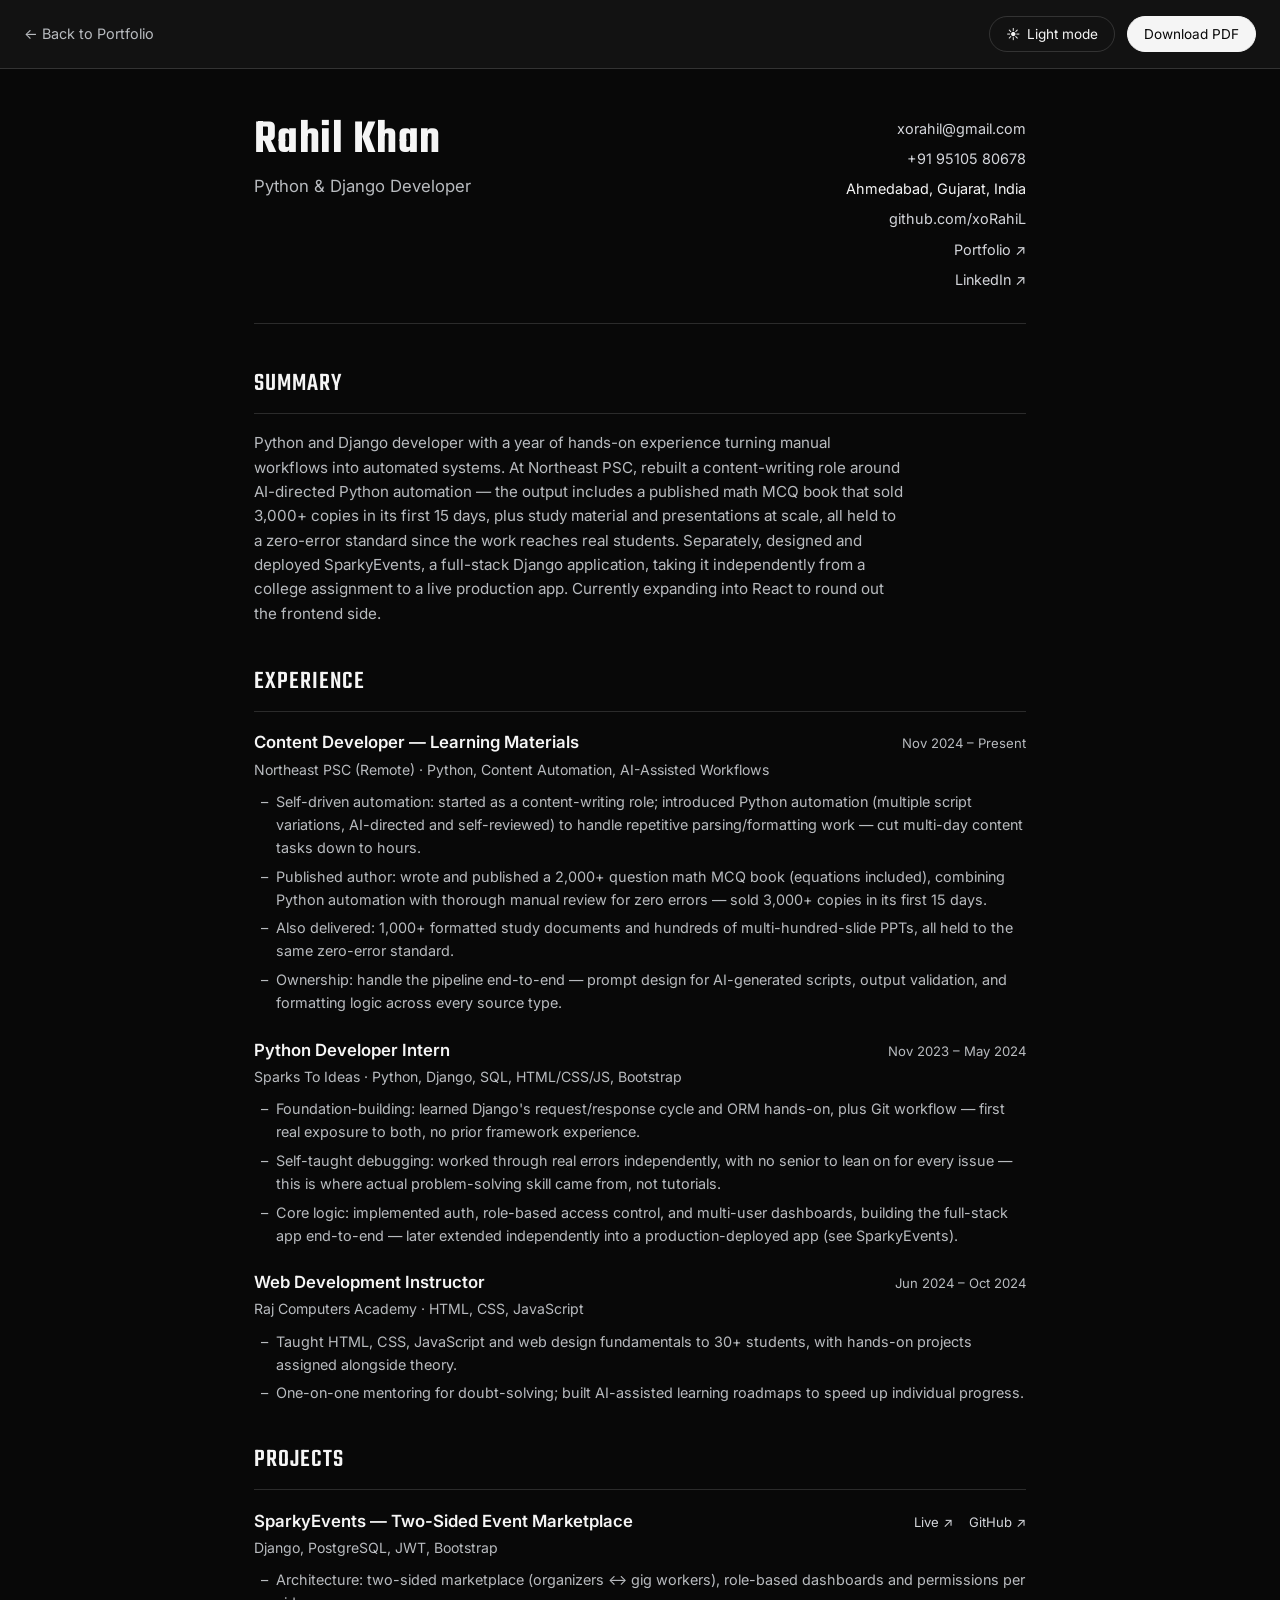
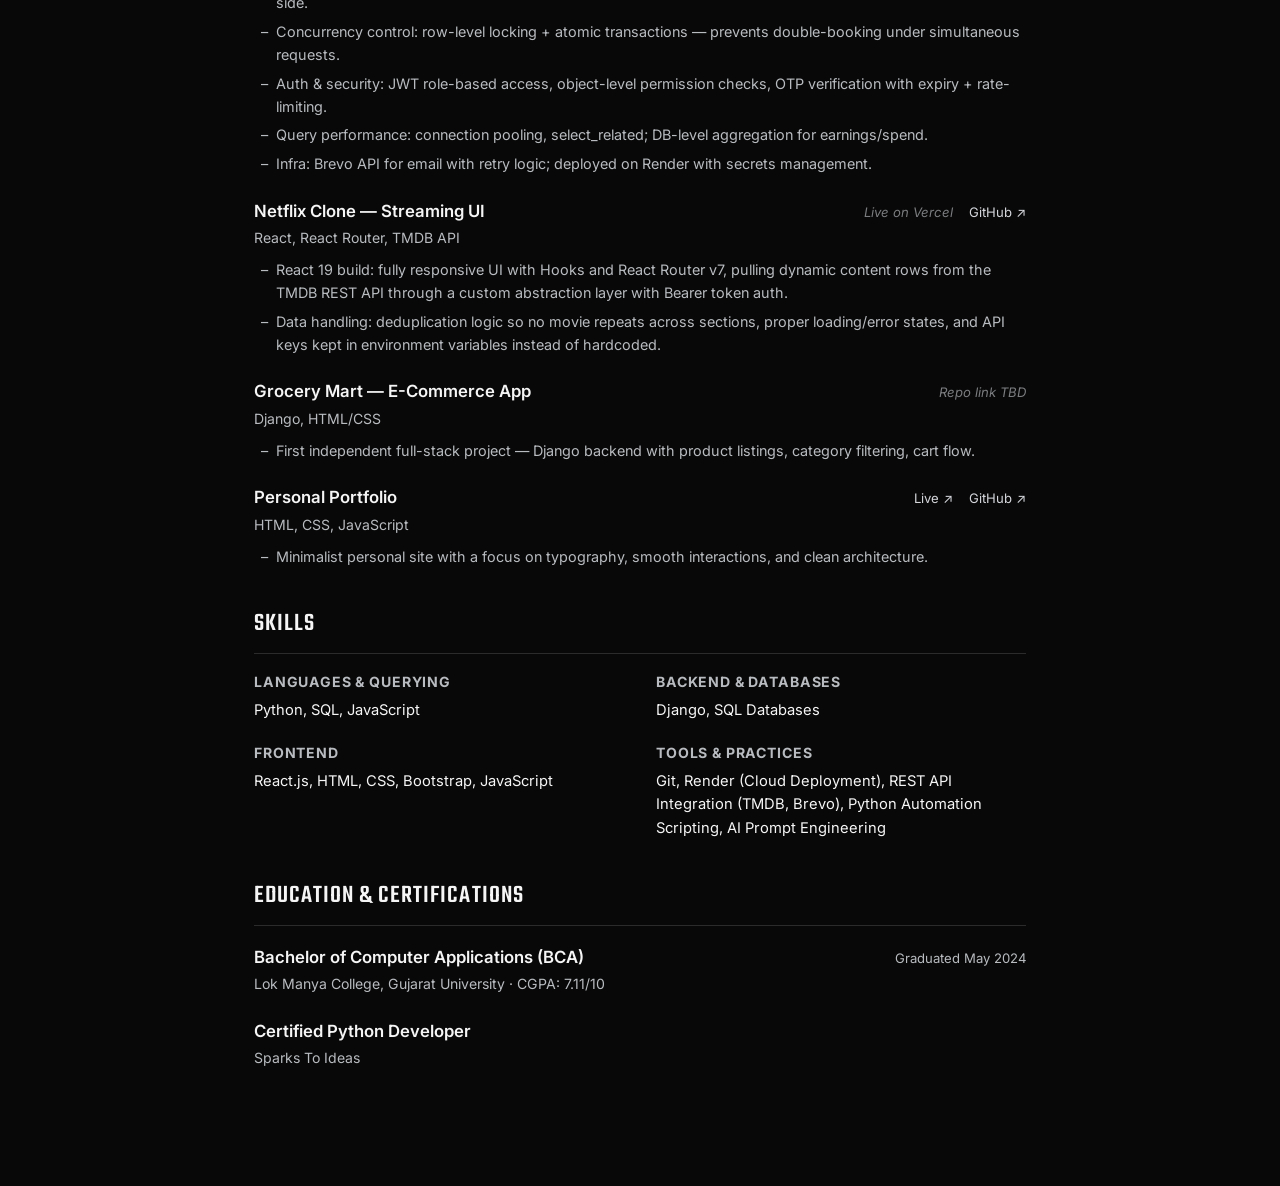
==== resume.html @ a32aeec9 "Added complete resume page - that too has a theme  switch toggle button" ====
<!doctype html>
<html lang="en">
  <head>
    <meta charset="UTF-8" />
    <meta name="viewport" content="width=device-width, initial-scale=1.0" />
    <title>Rahil Khan | Resume</title>
    <meta
      name="description"
      content="Resume of Rahil Khan — Python/Django developer from Ahmedabad, India, building toward the MERN stack."
    />
    <link rel="icon" type="image/svg+xml" href="assets/images/favicon.svg" />

    <link rel="preconnect" href="https://fonts.googleapis.com" />
    <link rel="preconnect" href="https://fonts.gstatic.com" crossorigin />
    <link
      href="https://fonts.googleapis.com/css2?family=Inter:ital,opsz,wght@0,14..32,100..900;1,14..32,100..900&family=Teko:wght@300..700&display=swap"
      rel="stylesheet"
    />

    <link rel="stylesheet" href="assets/css/resume.css" />
  </head>
  <body>
    <!-- Toolbar: not printed, holds theme toggle + download/print button -->
    <div class="resume-toolbar no-print">
      <a href="index.html" class="toolbar-back">← Back to Portfolio</a>
      <div class="toolbar-actions">
        <button
          id="themeToggle"
          class="toolbar-btn"
          aria-label="Toggle light/dark theme"
        >
          <span id="themeIcon" aria-hidden="true">☀️</span>
          <span id="themeLabel">Light mode</span>
        </button>
        <button id="downloadBtn" class="toolbar-btn primary">
          Download PDF
        </button>
      </div>
    </div>

    <main class="resume-page">
      <!-- ============ HEADER ============ -->
      <header class="resume-header">
        <div class="resume-heading">
          <h1>Rahil Khan</h1>
          <p class="resume-title">Python & Django Developer</p>
        </div>

        <ul class="resume-contact">
          <li><a href="mailto:xorahil@gmail.com">xorahil@gmail.com</a></li>
          <li><a href="tel:+919510580678">+91 95105 80678</a></li>
          <li>Ahmedabad, Gujarat, India</li>
          <li><a href="https://github.com/xoRahiL" target="_blank" rel="noopener">github.com/xoRahiL</a></li>
          <li><a href="https://xorahil.github.io/portfolio-v1/" target="_blank" rel="noopener">Portfolio ↗</a></li>
          <li><a href="https://www.linkedin.com/in/rahil-khan-xo21/" target="_blank" rel="noopener">LinkedIn ↗</a></li>
        </ul>
      </header>

      <!-- ============ SUMMARY ============ -->
      <section class="resume-section">
        <h2>Summary</h2>
        <p>
          Python and Django developer with a year of hands-on experience
          turning manual workflows into automated systems. At Northeast
          PSC, rebuilt a content-writing role around AI-directed Python
          automation — the output includes a published math MCQ book that
          sold 3,000+ copies in its first 15 days, plus study material and
          presentations at scale, all held to a zero-error standard since
          the work reaches real students. Separately, designed and
          deployed SparkyEvents, a full-stack Django application, taking
          it independently from a college assignment to a live production
          app. Currently expanding into React to round out the frontend
          side.
        </p>
      </section>

      <!-- ============ EXPERIENCE ============ -->
      <section class="resume-section">
        <h2>Experience</h2>

        <div class="resume-entry">
          <div class="entry-top">
            <h3>Content Developer — Learning Materials</h3>
            <span class="entry-date">Nov 2024 – Present</span>
          </div>
          <p class="entry-org">Northeast PSC (Remote) · Python, Content Automation, AI-Assisted Workflows</p>
          <ul class="entry-bullets">
            <li>Self-driven automation: started as a content-writing role; introduced Python automation (multiple script variations, AI-directed and self-reviewed) to handle repetitive parsing/formatting work — cut multi-day content tasks down to hours.</li>
            <li>Published author: wrote and published a 2,000+ question math MCQ book (equations included), combining Python automation with thorough manual review for zero errors — sold 3,000+ copies in its first 15 days.</li>
            <li>Also delivered: 1,000+ formatted study documents and hundreds of multi-hundred-slide PPTs, all held to the same zero-error standard.</li>
            <li>Ownership: handle the pipeline end-to-end — prompt design for AI-generated scripts, output validation, and formatting logic across every source type.</li>
          </ul>
        </div>

        <div class="resume-entry">
          <div class="entry-top">
            <h3>Python Developer Intern</h3>
            <span class="entry-date">Nov 2023 – May 2024</span>
          </div>
          <p class="entry-org">Sparks To Ideas · Python, Django, SQL, HTML/CSS/JS, Bootstrap</p>
          <ul class="entry-bullets">
            <li>Foundation-building: learned Django's request/response cycle and ORM hands-on, plus Git workflow — first real exposure to both, no prior framework experience.</li>
            <li>Self-taught debugging: worked through real errors independently, with no senior to lean on for every issue — this is where actual problem-solving skill came from, not tutorials.</li>
            <li>Core logic: implemented auth, role-based access control, and multi-user dashboards, building the full-stack app end-to-end — later extended independently into a production-deployed app (see SparkyEvents).</li>
          </ul>
        </div>

        <div class="resume-entry">
          <div class="entry-top">
            <h3>Web Development Instructor</h3>
            <span class="entry-date">Jun 2024 – Oct 2024</span>
          </div>
          <p class="entry-org">Raj Computers Academy · HTML, CSS, JavaScript</p>
          <ul class="entry-bullets">
            <li>Taught HTML, CSS, JavaScript and web design fundamentals to 30+ students, with hands-on projects assigned alongside theory.</li>
            <li>One-on-one mentoring for doubt-solving; built AI-assisted learning roadmaps to speed up individual progress.</li>
          </ul>
        </div>
      </section>

      <!-- ============ PROJECTS ============ -->
      <section class="resume-section">
        <h2>Projects</h2>

        <div class="resume-entry">
          <div class="entry-top">
            <h3>SparkyEvents — Two-Sided Event Marketplace</h3>
            <div class="entry-links">
              <a href="https://sparkyevents.onrender.com" target="_blank" rel="noopener" class="entry-link">Live ↗</a>
              <a href="https://github.com/xoRahiL/SparkyEvents" target="_blank" rel="noopener" class="entry-link">GitHub ↗</a>
            </div>
          </div>
          <p class="entry-org">Django, PostgreSQL, JWT, Bootstrap</p>
          <ul class="entry-bullets">
            <li>Architecture: two-sided marketplace (organizers ↔ gig workers), role-based dashboards and permissions per side.</li>
            <li>Concurrency control: row-level locking + atomic transactions — prevents double-booking under simultaneous requests.</li>
            <li>Auth & security: JWT role-based access, object-level permission checks, OTP verification with expiry + rate-limiting.</li>
            <li>Query performance: connection pooling, select_related; DB-level aggregation for earnings/spend.</li>
            <li>Infra: Brevo API for email with retry logic; deployed on Render with secrets management.</li>
          </ul>
        </div>

        <div class="resume-entry">
          <div class="entry-top">
            <h3>Netflix Clone — Streaming UI</h3>
            <div class="entry-links">
              <!-- TODO: add your live Vercel URL here -->
              <span class="entry-link muted">Live on Vercel</span>
              <!-- TODO: confirm/push this repo — github.com/xoRahiL/netflix-clone is not resolving publicly yet -->
              <a href="https://github.com/xoRahiL/netflix-clone" target="_blank" rel="noopener" class="entry-link">GitHub ↗</a>
            </div>
          </div>
          <p class="entry-org">React, React Router, TMDB API</p>
          <ul class="entry-bullets">
            <li>React 19 build: fully responsive UI with Hooks and React Router v7, pulling dynamic content rows from the TMDB REST API through a custom abstraction layer with Bearer token auth.</li>
            <li>Data handling: deduplication logic so no movie repeats across sections, proper loading/error states, and API keys kept in environment variables instead of hardcoded.</li>
          </ul>
        </div>

        <div class="resume-entry">
          <div class="entry-top">
            <h3>Grocery Mart — E-Commerce App</h3>
            <div class="entry-links">
              <!-- TODO: add a link here if this project is on GitHub -->
              <span class="entry-link muted">Repo link TBD</span>
            </div>
          </div>
          <p class="entry-org">Django, HTML/CSS</p>
          <ul class="entry-bullets">
            <li>First independent full-stack project — Django backend with product listings, category filtering, cart flow.</li>
          </ul>
        </div>

        <div class="resume-entry">
          <div class="entry-top">
            <h3>Personal Portfolio</h3>
            <div class="entry-links">
              <a href="https://xorahil.github.io/portfolio-v1/" target="_blank" rel="noopener" class="entry-link">Live ↗</a>
              <a href="https://github.com/xoRahiL/portfolio-v1" target="_blank" rel="noopener" class="entry-link">GitHub ↗</a>
            </div>
          </div>
          <p class="entry-org">HTML, CSS, JavaScript</p>
          <ul class="entry-bullets">
            <li>Minimalist personal site with a focus on typography, smooth interactions, and clean architecture.</li>
          </ul>
        </div>
      </section>

      <!-- ============ SKILLS ============ -->
      <section class="resume-section">
        <h2>Skills</h2>
        <div class="skills-grid">
          <div class="skill-group">
            <h3>Languages & Querying</h3>
            <p>Python, SQL, JavaScript</p>
          </div>
          <div class="skill-group">
            <h3>Backend & Databases</h3>
            <p>Django, SQL Databases</p>
          </div>
          <div class="skill-group">
            <h3>Frontend</h3>
            <p>React.js, HTML, CSS, Bootstrap, JavaScript</p>
          </div>
          <div class="skill-group">
            <h3>Tools & Practices</h3>
            <p>Git, Render (Cloud Deployment), REST API Integration (TMDB, Brevo), Python Automation Scripting, AI Prompt Engineering</p>
          </div>
        </div>
      </section>

      <!-- ============ EDUCATION ============ -->
      <section class="resume-section">
        <h2>Education & Certifications</h2>
        <div class="resume-entry">
          <div class="entry-top">
            <h3>Bachelor of Computer Applications (BCA)</h3>
            <span class="entry-date">Graduated May 2024</span>
          </div>
          <p class="entry-org">Lok Manya College, Gujarat University · CGPA: 7.11/10</p>
        </div>
        <div class="resume-entry">
          <div class="entry-top">
            <h3>Certified Python Developer</h3>
          </div>
          <p class="entry-org">Sparks To Ideas</p>
        </div>
      </section>
    </main>

    <script src="assets/js/resume.js"></script>
  </body>
</html>
---- assets/css/resume.css ----
/* ==================================================
   ROOT VARIABLES — dark theme (default)
================================================== */

:root {
  --bg: #080808;
  --surface: #121212;
  --text: #f5f5f5;
  --text-secondary: #b8bbbf;
  --border: rgba(255, 255, 255, 0.14);
  --accent: #f5f5f5;
  --link: #d4d6db;

  --font-heading: "Teko", sans-serif;
  --font-body: "Inter", sans-serif;

  --max-width: 820px;
}

/* ==================================================
   LIGHT THEME OVERRIDE
================================================== */

html.light-theme {
  --bg: #fafafa;
  --surface: #ffffff;
  --text: #17181a;
  --text-secondary: #55585e;
  --border: rgba(0, 0, 0, 0.12);
  --accent: #17181a;
  --link: #2b2d31;
}

/* ==================================================
   RESET / BASE
================================================== */

* {
  box-sizing: border-box;
  margin: 0;
  padding: 0;
}

html {
  scroll-behavior: smooth;
}

body {
  background: var(--bg);
  color: var(--text);
  font-family: var(--font-body);
  line-height: 1.6;
  transition:
    background 0.25s ease,
    color 0.25s ease;
}

a {
  color: var(--link);
}

ul {
  list-style: none;
}

/* ==================================================
   TOOLBAR (screen only)
================================================== */

.resume-toolbar {
  position: sticky;
  top: 0;
  z-index: 20;
  display: flex;
  align-items: center;
  justify-content: space-between;
  gap: 1rem;
  padding: 1rem 1.5rem;
  background: var(--surface);
  border-bottom: 1px solid var(--border);
  flex-wrap: wrap;
}

.toolbar-back {
  font-size: 0.9rem;
  text-decoration: none;
  color: var(--text-secondary);
  transition: color 0.2s ease;
}

.toolbar-back:hover {
  color: var(--text);
}

.toolbar-actions {
  display: flex;
  gap: 0.75rem;
}

.toolbar-btn {
  display: flex;
  align-items: center;
  gap: 0.4rem;
  padding: 0.55rem 1rem;
  font-family: var(--font-body);
  font-size: 0.85rem;
  border-radius: 999px;
  border: 1px solid var(--border);
  background: transparent;
  color: var(--text);
  cursor: pointer;
  transition: 0.2s ease;
}

.toolbar-btn:hover {
  background: var(--border);
}

.toolbar-btn.primary {
  background: var(--text);
  color: var(--bg);
  border-color: var(--text);
}

.toolbar-btn.primary:hover {
  opacity: 0.85;
}

/* ==================================================
   PAGE LAYOUT
================================================== */

.resume-page {
  max-width: var(--max-width);
  margin: 0 auto;
  padding: 3rem 1.5rem 5rem;
}

.resume-header {
  display: flex;
  flex-wrap: wrap;
  justify-content: space-between;
  align-items: flex-start;
  gap: 1.5rem;
  padding-bottom: 2rem;
  margin-bottom: 2.5rem;
  border-bottom: 1px solid var(--border);
}

.resume-heading h1 {
  font-family: var(--font-heading);
  font-size: 3rem;
  font-weight: 600;
  letter-spacing: 0.01em;
  line-height: 1;
}

.resume-title {
  margin-top: 0.5rem;
  font-size: 1.05rem;
  color: var(--text-secondary);
}

.resume-contact {
  display: flex;
  flex-direction: column;
  gap: 0.45rem;
  font-size: 0.9rem;
  text-align: right;
}

.resume-contact a {
  text-decoration: none;
}

.resume-contact a:hover {
  color: var(--text);
}

/* ==================================================
   SECTIONS
================================================== */

.resume-section {
  margin-bottom: 2.25rem;
}

.resume-section h2 {
  font-family: var(--font-heading);
  font-size: 1.6rem;
  font-weight: 500;
  letter-spacing: 0.04em;
  text-transform: uppercase;
  color: var(--text);
  padding-bottom: 0.5rem;
  margin-bottom: 1.1rem;
  border-bottom: 1px solid var(--border);
}

.resume-section > p {
  color: var(--text-secondary);
  font-size: 0.95rem;
  max-width: 65ch;
}

.resume-entry {
  margin-bottom: 1.4rem;
}

.resume-entry:last-child {
  margin-bottom: 0;
}

.entry-top {
  display: flex;
  flex-wrap: wrap;
  justify-content: space-between;
  align-items: baseline;
  gap: 0.5rem 1rem;
}

.entry-top h3 {
  font-size: 1.05rem;
  font-weight: 600;
}

.entry-date {
  font-size: 0.82rem;
  color: var(--text-secondary);
  white-space: nowrap;
}

.entry-link {
  font-size: 0.82rem;
  text-decoration: none;
}

.entry-links {
  display: flex;
  gap: 1rem;
  white-space: nowrap;
}

.entry-link.muted {
  color: var(--text-secondary);
  opacity: 0.65;
  font-style: italic;
}

.entry-org {
  font-size: 0.88rem;
  color: var(--text-secondary);
  margin-top: 0.15rem;
}

.entry-bullets {
  margin-top: 0.55rem;
  padding-left: 1.1rem;
}

.entry-bullets li {
  position: relative;
  font-size: 0.9rem;
  color: var(--text-secondary);
  margin-bottom: 0.35rem;
  padding-left: 0.3rem;
}

.entry-bullets li::marker {
  content: "– ";
  color: var(--text-secondary);
}

.placeholder-text {
  font-size: 0.85rem;
  font-style: italic;
  color: var(--text-secondary);
  opacity: 0.75;
}

/* ==================================================
   SKILLS GRID
================================================== */

.skills-grid {
  display: grid;
  grid-template-columns: repeat(2, 1fr);
  gap: 1.25rem 2rem;
}

.skill-group h3 {
  font-size: 0.88rem;
  text-transform: uppercase;
  letter-spacing: 0.06em;
  color: var(--text-secondary);
  margin-bottom: 0.3rem;
}

.skill-group p {
  font-size: 0.92rem;
}

/* ==================================================
   RESPONSIVE
================================================== */

@media (max-width: 640px) {
  .resume-header {
    flex-direction: column;
  }

  .resume-contact {
    text-align: left;
  }

  .resume-heading h1 {
    font-size: 2.4rem;
  }

  .skills-grid {
    grid-template-columns: 1fr;
  }

  .resume-toolbar {
    padding: 0.85rem 1rem;
  }

  .toolbar-back {
    font-size: 0.8rem;
  }

  .toolbar-btn {
    font-size: 0.78rem;
    padding: 0.5rem 0.8rem;
  }
}

/* ==================================================
   PRINT — always professional & light, regardless
   of the on-screen theme
================================================== */

@media print {
  .no-print {
    display: none !important;
  }

  :root {
    --bg: #ffffff;
    --surface: #ffffff;
    --text: #111111;
    --text-secondary: #3a3a3a;
    --border: #cccccc;
    --link: #111111;
  }

  html {
    font-size: 11.3px;
  }

  body {
    background: #fff;
    color: #111;
    line-height: 1.32;
  }

  .resume-page {
    max-width: 100%;
    padding: 0;
  }

  a {
    text-decoration: none;
  }

  /* Header: tighter than the on-screen version */
  .resume-header {
    padding-bottom: 0.65rem;
    margin-bottom: 0.75rem;
  }

  .resume-heading h1 {
    font-size: 2.1rem;
  }

  .resume-title {
    margin-top: 0.2rem;
    font-size: 0.95rem;
  }

  .resume-contact {
    gap: 0.18rem;
    font-size: 0.82rem;
  }

  /* Sections: compact headings and spacing */
  .resume-section {
    margin-bottom: 0.5rem;
  }

  .resume-section h2 {
    font-size: 1.05rem;
    padding-bottom: 0.25rem;
    margin-bottom: 0.6rem;
    break-after: avoid;
  }

  .resume-section > p {
    font-size: 0.85rem;
  }

  .resume-entry {
    margin-bottom: 0.55rem;
    break-inside: avoid;
  }

  .entry-top h3 {
    font-size: 0.92rem;
  }

  .entry-date,
  .entry-org,
  .entry-link {
    font-size: 0.78rem;
  }

  .entry-bullets {
    margin-top: 0.3rem;
  }

  .entry-bullets li {
    font-size: 0.8rem;
    margin-bottom: 0.12rem;
    line-height: 1.3;
  }

  .skills-grid {
    gap: 0.6rem 1.5rem;
  }

  .skill-group h3 {
    font-size: 0.75rem;
  }

  .skill-group p {
    font-size: 0.82rem;
  }

  @page {
    margin: 1.1cm;
  }
}
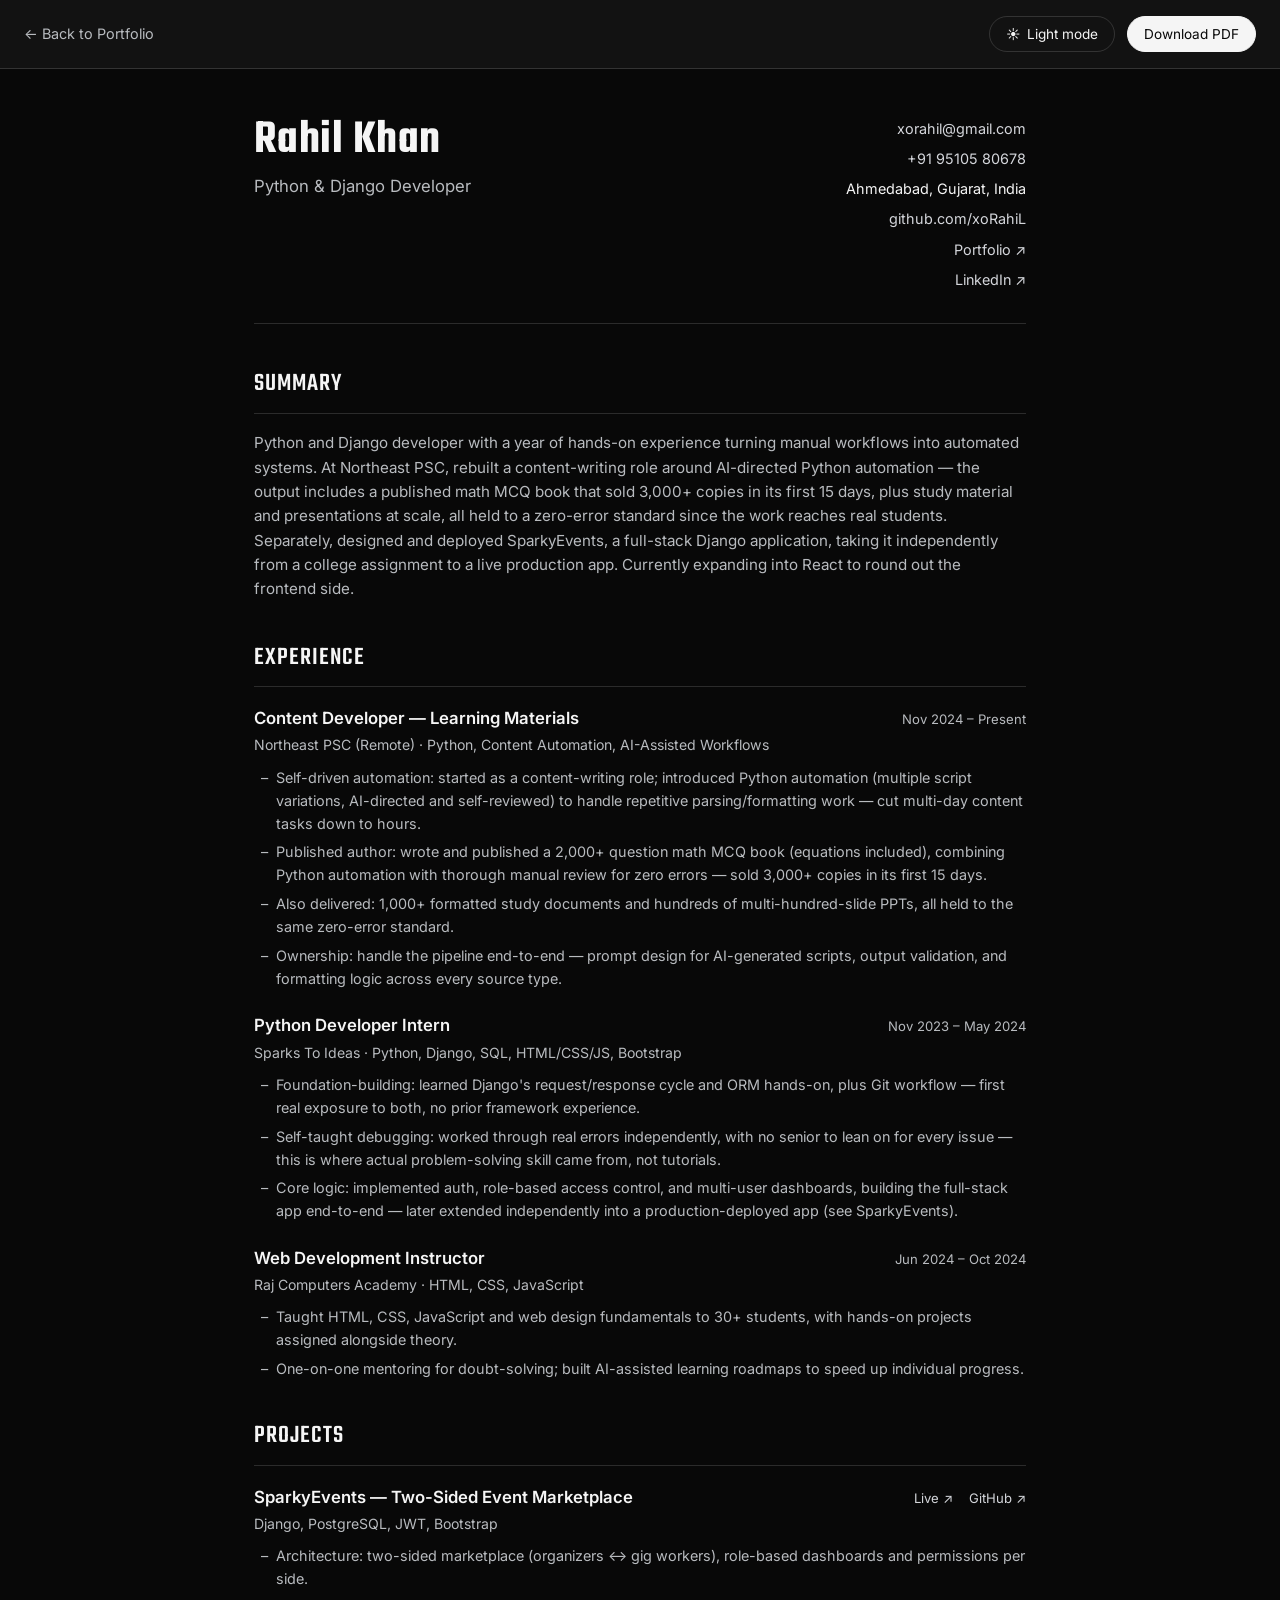
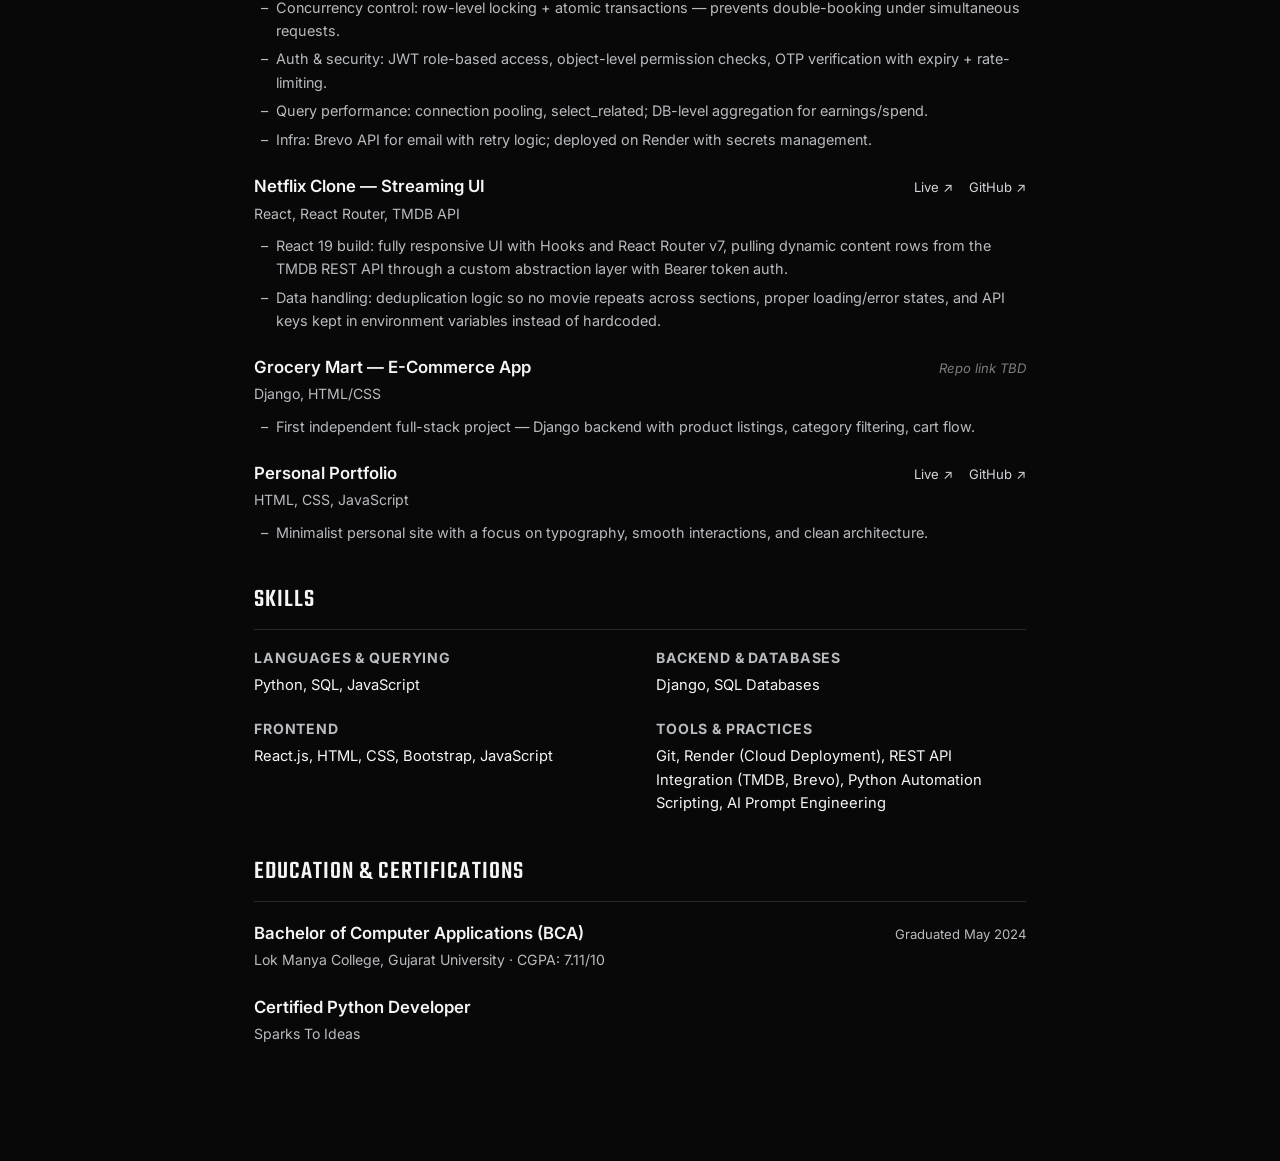
==== commit 66b0eed6: "Link Tweaks..." ====
--- a/resume.html
+++ b/resume.html
@@ -145,7 +145,7 @@
             <h3>Netflix Clone — Streaming UI</h3>
             <div class="entry-links">
               <!-- TODO: add your live Vercel URL here -->
-              <span class="entry-link muted">Live on Vercel</span>
+              <a href="https://netflix-clone-mu-liard.vercel.app" target="_blank" rel="noopener" class="entry-link">Live ↗</a>
               <!-- TODO: confirm/push this repo — github.com/xoRahiL/netflix-clone is not resolving publicly yet -->
               <a href="https://github.com/xoRahiL/netflix-clone" target="_blank" rel="noopener" class="entry-link">GitHub ↗</a>
             </div>
--- a/assets/css/resume.css
+++ b/assets/css/resume.css
@@ -200,7 +200,6 @@
 .resume-section > p {
   color: var(--text-secondary);
   font-size: 0.95rem;
-  max-width: 65ch;
 }
 
 .resume-entry {
